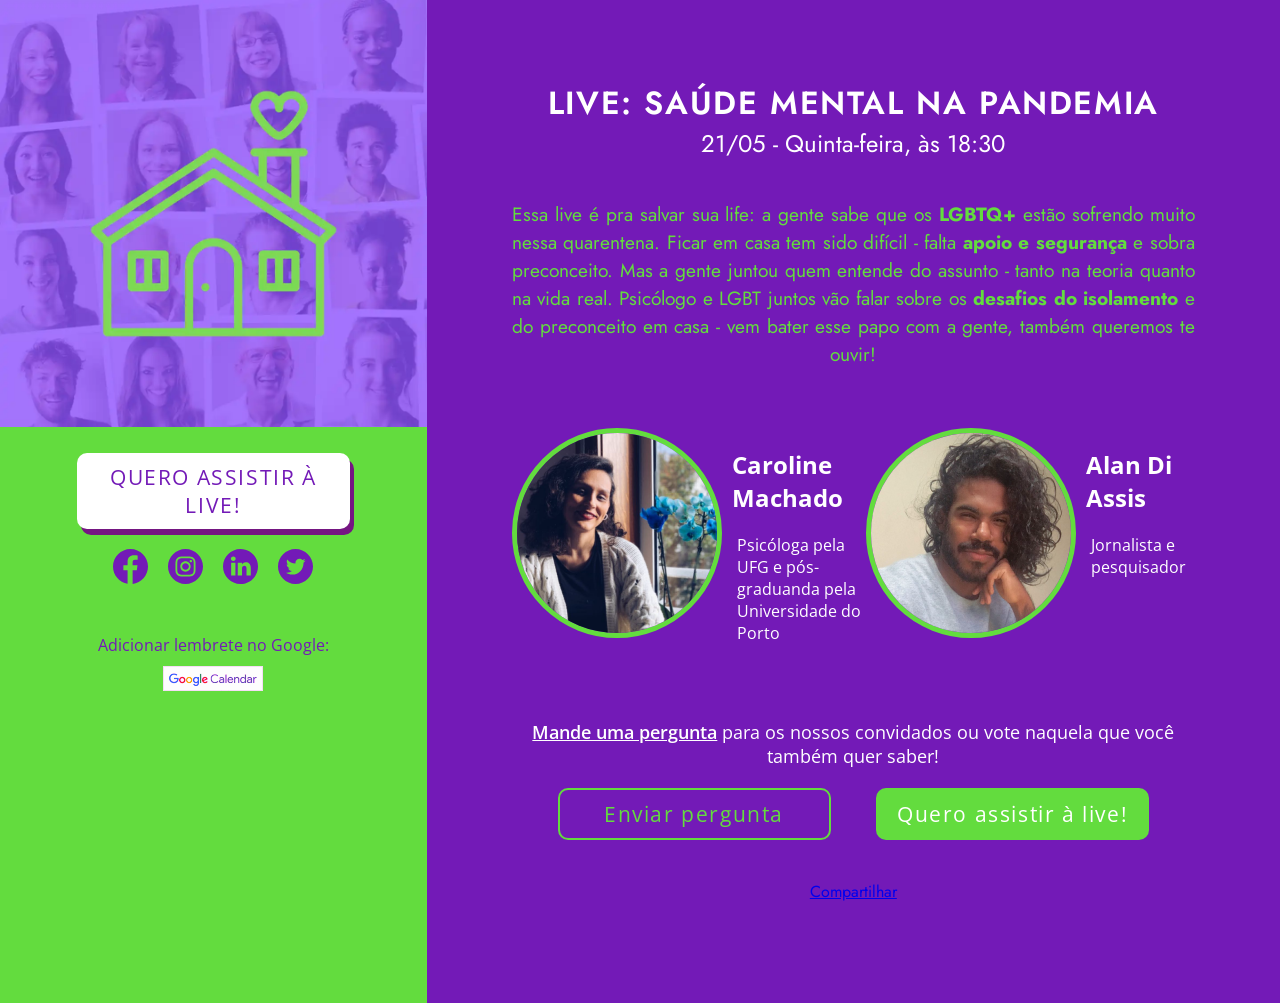
==== index.html @ 0cb55850 "Melhoras do layout e na responsividade" ====
<!DOCTYPE html>
<html lang="pt">
<head>
  <meta charset="UTF-8">
  <meta name="viewport" content="width=device-width, initial-scale=1.0">
  <meta name="description" content="Dicas de psicólogos lidar com o sofrimento mental causado pelo isolamento, principalmente para quem não vive em um lar acolhedor">

  <title>Paz em Casa - saúde mental na quarentena</title>

  <!-- LINKS -->
  <!-- <link rel="stylesheet" href="https://stackpath.bootstrapcdn.com/bootstrap/4.1.3/css/bootstrap.min.css" integrity="sha384-MCw98/SFnGE8fJT3GXwEOngsV7Zt27NXFoaoApmYm81iuXoPkFOJwJ8ERdknLPMO" crossorigin="anonymous"> -->
  <link href="https://fonts.googleapis.com/css2?family=Open+Sans&family=Roboto:wght@400;700&display=swap" rel="stylesheet">
  <link href="https://fonts.googleapis.com/css2?family=Alfa+Slab+One&family=Jost&display=swap" rel="stylesheet">
  <link rel="stylesheet" href="./css/countdown.css">
  <link rel="stylesheet" href="./css/index.css">
  
   <!-- Facebook -->
    <meta property="og:url"           content="https://pazemcasa.online" />
    <meta property="og:type"          content="website" />
    <meta property="og:title"         content="Live Gratuita: Paz em Casa - saúde mental na quarentena" />
    <meta property="og:description"   content="Psicólogo e LGBT juntos vão falar sobre os desafios do isolamento e do preconceito em casa - vem bater esse papo com a gente, também queremos te ouvir!" />
    <meta property="og:image"         content="https://pazemcasa.online/img/arte_1.webp" />

</head>
<body>
  <!-- Load Facebook SDK for JavaScript -->
  <div id="fb-root"></div>
  <script async defer crossorigin="anonymous" src="https://connect.facebook.net/pt_BR/sdk.js#xfbml=1&version=v7.0&appId=1039006279791335&autoLogAppEvents=1"></script>
    
    <section id="intro">

      <div class="left">
        <div class="logo">
          <img src="./img/logo_pazemcasa.webp" alt="logo Paz em Casa">
        </div>
      

        <div class="container">

          <button id="btnLiveEsquerdo"><a href="http://eepurl.com/g4dxCP" target="_blank" rel="noopener">Quero assistir à live!</a></button>
            


            <div class="social-media"> 
              <a href="https://www.facebook.com/Paz-em-Casa-103464688048669/" target="_blank" rel="noopener"><img src="./img/facebook.svg" alt=""></a>
              <a href="https://www.instagram.com/pazemcasa/" target="_blank" rel="noopener"><img src="./img/instagram.svg" alt=""></a>
              <a href="https://www.linkedin.com/company/paz-em-casa/" target="_blank" rel="noopener"><img src="./img/linkedin.svg" alt=""></a>
              <a href="https://twitter.com/pazemcasa1" target="_blank" rel="noopener"><img src="./img/twitter.svg" alt=""></a>
            </div>

            <!-- Countdown -->
            <div class="div-countdown">
              
              <ul id="countdown" class="countdown">
                <li><span id="days"    class="countdown_time">00</span><span class="countdown_label">dias</span></li>
                <li><span id="hours"   class="countdown_time">00</span><span class="countdown_label">horas</span></li>
                <li><span id="minutes" class="countdown_time">00</span><span class="countdown_label">minutos</span></li>
                <li><span id="seconds" class="countdown_time">00</span><span class="countdown_label">segundos</span></li>
              </ul>
              
              <div id="countdown-ended">
                <p>Evento acontecendo agora!</p>
                <a href="#">Clique aqui para acessar!</a>
              </div>
            </div>

            <div id="agenda">
              <p>Adicionar lembrete no Google:</p>
              <a target="_blank" href="https://calendar.google.com/event?action=TEMPLATE&amp;tmeid=MnNtZThyODdrdWVncXBjdTIzYW9rNGZ1MTQgZG91Z2xhczIxOEBt&amp;tmsrc=douglas218%40gmail.com"><img border="0" src="./img/calendar.png"></a>
            </div>

        </div> <!-- fim do container -->
      </div>  <!-- fim do lado esquerdo -->


      <!-- Coluna com conteúdo - lado direito -->
      <div class="right">
        
        <div class="container">

          <div id="banner-data">
            <h1>LIVE: SAÚDE MENTAL NA PANDEMIA</h1>
            <h2>21/05 - Quinta-feira, às 18:30</h2>
          </div>

          <h3>Essa live é pra salvar sua life: a gente sabe que os <strong>LGBTQ+</strong> estão sofrendo muito nessa quarentena. Ficar em casa tem sido difícil - falta <strong>apoio e segurança</strong> e sobra preconceito. Mas a gente juntou quem entende do assunto - tanto na teoria quanto na vida real. Psicólogo e LGBT juntos vão falar sobre os <strong>desafios do isolamento</strong> e do preconceito em casa - vem bater esse papo com a gente, também queremos te ouvir!
          </h3>

          <div class="convidados">

            <div class="convidado">
              <figure>
                <img src="img/convidada_caroline.webp" alt="">
                <figcaption>
                  <h2>Caroline Machado</h2>
                  <p class="">Psicóloga pela UFG e pós-graduanda pela Universidade do Porto</p>
                </figcaption>
              </figure>
            </div>

            <div class="convidado">
              <figure>
                <img src="img/convidado_alan.webp" alt="">
                <figcaption>
                  <h2>Alan Di Assis</h2>
                  <p>Jornalista e pesquisador</p>
                </figcaption>
              </figure>
            </div>

          </div>

          <div class="perguntas">
            <a href="https://oneask.app/e/pazemcasa" target="_blank" rel="noopener">Mande uma pergunta</a> para os nossos convidados ou vote naquela que você também quer saber!
          </div>
          
          <div id="botoesDireito">
            <button id="btnPergunta"><a href="https://oneask.app/e/pazemcasa" target="_blank" rel="noopener">Enviar pergunta</a></button>
            <button id="btnLiveDireito"><a href="http://eepurl.com/g4dxCP" target="_blank" rel="noopener">Quero assistir à live!</a></button>
          </div>

          <div id="share-area">
            <!-- Facebook -->
            <div class="fb-share-button" data-href="http://pazemcasa.online/" data-layout="button" data-size="large"><a target="_blank" href="https://www.facebook.com/sharer/sharer.php?u=http%3A%2F%2Fpazemcasa.online%2F&amp;src=sdkpreparse" class="fb-xfbml-parse-ignore">Compartilhar</a></div>
          </div>
        </div>
      </div>
    </section>



    <!-- Exit popup -->
    <div class="" id="popup">

      <div class="popup_box"> 
        <div id="close-popup">
          <img src="./img/exit-x.svg" alt="botão para sair da tela">
        </div>

        <!-- <h1>Já vai embora?</h1>
        <h1> Não esqueça de se inscrever para assistir à live!</h1> -->
          
        <div id="popup-arte"></div>
        
        <div id="exit-btn-group">
          <button><a href="http://eepurl.com/g4dxCP" target="_blank" rel="noopener">Quero receber o link por email</a></button>
        </div>    
      </div>

    </div>
   

  <!-- SCRIPT JS -->
  <script src="./js/index.js"></script>

  <!-- Countdown - deixar no final do body -->
  <script src="./js/countdown.js"></script>


</body>
</html>
---- css/countdown.css ----
#countdown {
    list-style: none;
    padding: 0;
    display: flex;
    justify-content: space-between; 
    text-align: center;
    width: 80%;
    margin: 60px auto;
}
    
#countdown li { 
    display: inline-block; 
    /* padding: 0 32px; */
    padding: 0 2px;
}

.countdown_label {
    font-family: 'Jost', sans-serif;
    font-size: 20px;
    font-weight: bold;
    font-stretch: normal;
    font-style: normal;
    line-height: normal;
    letter-spacing: normal;
    color: #fff;
    display: block;
}
  
.countdown_time {
    width: 119px;
    font-family: Lato;
    font-size: 2.0rem;
    font-weight: 900;
    font-stretch: normal;
    font-style: normal;
    line-height: normal;
    letter-spacing: normal;
    color: #fff;
}

#countdown-ended {
    display: none;
    border: 2px solid rgb(115, 26, 183);
    border-radius: 10px;
    text-align: center;
    margin-top: 50px;
    color: white;
    font-size: 1.5rem;
    font-family: 'Open Sans', sans-serif;
    padding-bottom: 30px;
}

#countdown-ended a {
    text-decoration: underline;
    color: rgb(115, 26, 183);
    font-weight: 600;
}
---- css/index.css ----
body {
    margin: 0;
    padding: 0;
    font-family: 'Jost', sans-serif;
    background-color: rgb(115, 26, 183);
}

section {
    min-height: 100vh;
    display: flex;
}

header {
    position: fixed;
    top: 0;
    width: 100%;
    background-color: rgb(115, 26, 183);
}


/* Colunas  */

.right {
    width: 80%;
}

.container {
    width: 80%;
    margin: 0 auto;
    padding-bottom: 60px;
    text-align: center;
}

.right .container {
    padding-top: 60px;
}

h3 {
    color: rgb(99, 220, 62);
    font-weight: 400;
    text-align: justify;
    text-align-last: center;
    font-size: 1.2rem;
}
 
/* Coluna esquerda - informações  */

.left {
    background-color: rgb(99, 220, 62);
    width: 40%;
    display: flex;
    flex-direction: column;
    /* justify-content: space-evenly; */
}

.logo img {
    width: 100%;
    top: 0;
}

.social-media {
    display: flex;
    justify-content: center;
    margin-top: 20px;
}

.social-media img {
    vertical-align: middle;
    width: 35px;
    margin-right: 10px;
}

.social-media a {
    text-decoration: none;
    margin-left: 10px;
    font-size: 1.2rem;
}

button {
    margin-top: 20px;
    border-radius: 10px;
    padding: 10px;
    border: 0px;    
}

button a {
    text-decoration: none;
    font-family: 'Open Sans', sans-serif;
    font-size: 1.3rem;
    letter-spacing: 0.1rem;
}

#btnLiveEsquerdo {
    background-color: white;
    box-shadow: 4px 6px 0 0 #751682;
    text-transform: uppercase;
    width: 80%;
}

#btnLiveDireito {
    background-color: rgb(99, 220, 62);
    width: 40%;
}

#botoesDireito {
    display: flex;
    justify-content: space-evenly;
}

#btnLiveEsquerdo a {
    color: rgb(115, 26, 183);
}

#btnLiveDireito a {
    color: white
}

#btnPergunta {
    border: 2px solid rgb(99, 220, 62);
    background-color: rgb(115, 26, 183);
    width: 40%;
}

#btnPergunta a {
    color: rgb(99, 220, 62);
}

/* Coluna direita - informações  */
#banner-data {
    background-color: rgb(115, 26, 183);
    padding: 20px;
    color: black;
    text-align: center;
}

#intro h1 {
    color: white;
    text-transform: uppercase;
    font-size: 2rem;
    font-weight: 600;
    letter-spacing: 0.1rem;
    margin: 0;
}

#banner-data h2 {
    margin: 0;
    color: white;
    font-weight: 400;
}

ul {
    padding-inline-start: 17px;
}

.themes li {
    color: rgb(99, 220, 62);
    font-size: 1.3rem;
}

 

.convidados {
    margin-top: 60px;
    display: flex;
    text-align: center;
    justify-content: space-evenly;
    color: white;
    font-family: 'Open Sans', sans-serif;
}

.convidados img {
    width: 200px;
    height: 200px;
    border-radius: 50%;
    border: 5px solid rgb(99, 220, 62);
    margin-right: 10px;
}

.convidados figure {
    display: flex;
    margin: 0;
}

.convidados figcaption {
    text-align: center;
}

.convidados h2 {
    text-align: left;
}

.convidados p {
    text-align: left;
    margin-left: 5px;
    max-width: 180px;
}

.convidados .two-col {
    display: flex;
}

.perguntas {
    text-align: center;
    margin-top: 60px;
    color: white;
    font-size: 1.1rem;
    font-family: 'Open Sans', sans-serif;
}

.perguntas a {
    text-decoration: underline;
    color: white;
    font-weight: 600;
}


#agenda {
   /* border: 2px solid rgb(115, 26, 183); */
    border-radius: 30px;
    text-align: center;
    margin: 10px;
    margin-top: 50px;
    padding-bottom: 10px;
    color: white;
    font-size: 1.0rem;
    font-family: 'Open Sans', sans-serif;
    
}

#agenda  p {
    color: rgb(115, 26, 183);
    font-weight: 400;
    font-size: 1.0rem;
    margin: 10px;
}

#agenda  a {
    text-decoration: underline;
    color: rgb(115, 26, 183);
    font-weight: 400;
    margin: 10px;
}

/* Exit popup  */
#popup {
    display: none;
    background: rgba(0, 0, 0, .75);
    position: fixed;
    top: 0;
    left: 0;
    bottom: 0;
    right: 0;
    z-index: 10;
    justify-content: center;
    /* align-items:center; */
}

.popup_box {
    background: rgb(255, 255, 255);
    max-width: 800px;
    height: fit-content;    
    min-height: 300px;
    margin: 50px;
    /* padding: 30px; */
    border-radius: 20px;
    position: relative;
}

#popup h1 {
    color: rgb(115, 26, 183);
    font-size: 2rem;
}

#popup button {
    background-color: rgb(99, 220, 62);
    text-transform: uppercase;
    box-shadow: 4px 6px 0 0 #751682;
    text-transform: uppercase;
    width: 80%;
    font-weight: 600;
}

#close-popup img {
    width: 50px;
    position: absolute;
    right: -15px;
    top: -15px;
    cursor: pointer;
}

#exit-btn-group {
    text-align: center;
    padding: 0 0 40px 0;
}

#share-area {
    text-align: center;
    margin-top: 40px;
    margin-bottom: 40px;
}

#popup-arte {
    background: url('../img/arte_6_4.webp') no-repeat;
    background-size: contain;
    display: block;
    width: 600px;
    height: 560px;
}

/* dispositivos menores */
@media (max-width:988px) {
    .convidados {
        display: block;
    }

    .convidado {
        margin-bottom: 20px;
    }

    .botoesDireito {
        display: flex;
        flex-direction: column;
        width: 100%;
        align-items: center;
    }

    #btnPergunta, #btnLiveDireito {
        width: 45%;
    }

    #countdown {
        display: block;
    }
}

@media (max-width:768px) {

    #intro {
        flex-direction: column;
    }

    #intro .right,.left {
        width: 100%;
    }

    .convidados {
        display: block;
    }

    .convidados figure {
        display: flex;
        flex-direction: row;
    }

    .convidados img {
        align-self: center;
    }

    .container {
        padding-bottom: 0px;
    }
    
    .right {
        padding-bottom: 80px;
    }
}
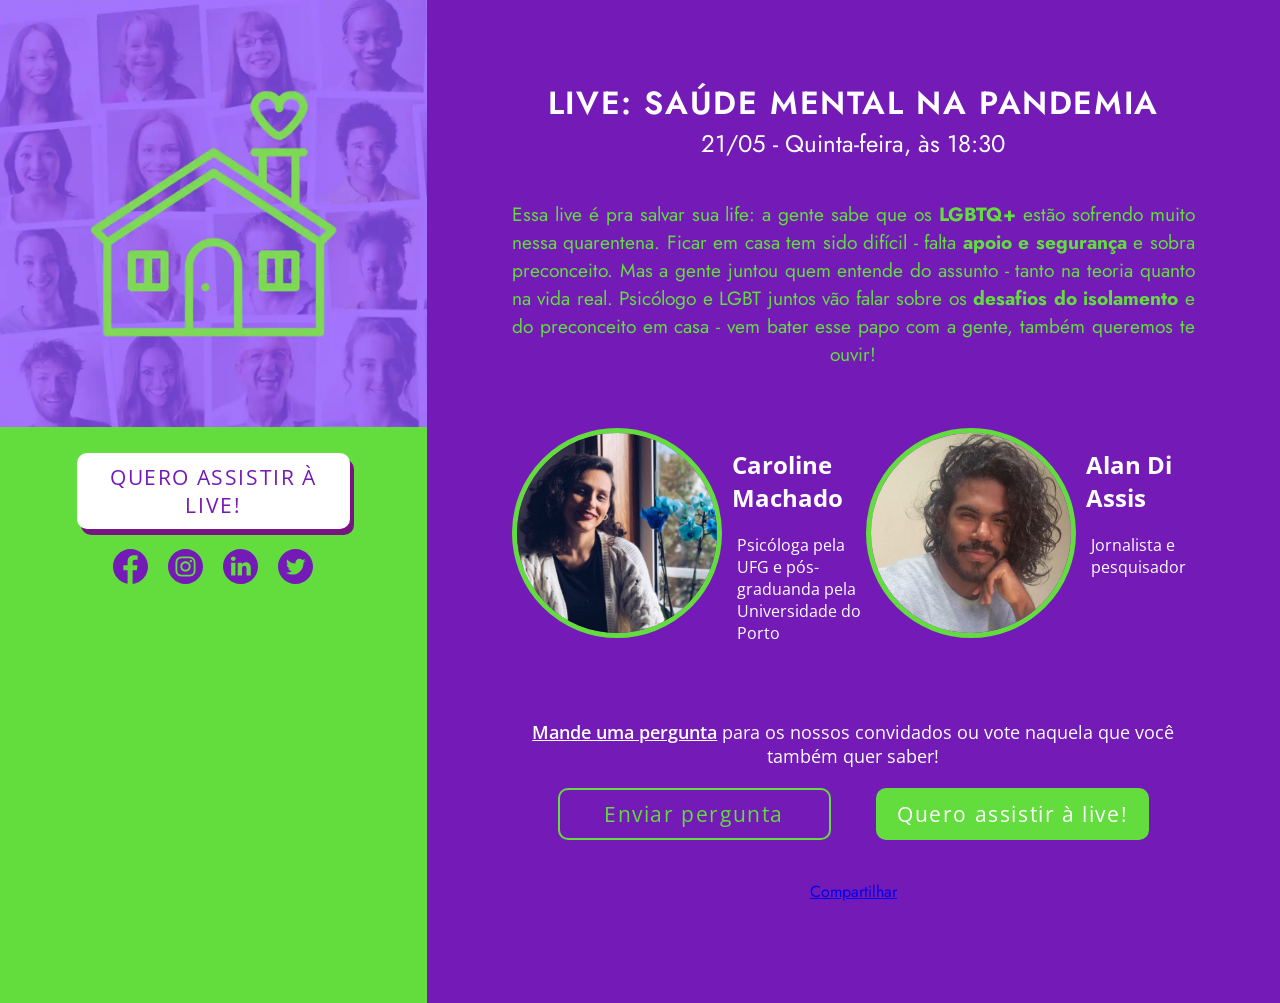
==== commit 1670b9e9: "Remoção do google agenda" ====
--- a/index.html
+++ b/index.html
@@ -64,10 +64,10 @@
               </div>
             </div>
 
-            <div id="agenda">
+            <!-- <div id="agenda">
               <p>Adicionar lembrete no Google:</p>
               <a target="_blank" href="https://calendar.google.com/event?action=TEMPLATE&amp;tmeid=MnNtZThyODdrdWVncXBjdTIzYW9rNGZ1MTQgZG91Z2xhczIxOEBt&amp;tmsrc=douglas218%40gmail.com"><img border="0" src="./img/calendar.png"></a>
-            </div>
+            </div> -->
 
         </div> <!-- fim do container -->
       </div>  <!-- fim do lado esquerdo -->
--- a/css/index.css
+++ b/css/index.css
@@ -280,6 +280,10 @@
     font-weight: 600;
 }
 
+#popup button a {
+    color: #751682;
+}
+
 #close-popup img {
     width: 50px;
     position: absolute;
@@ -331,16 +335,25 @@
     #countdown {
         display: block;
     }
+
 }
 
 @media (max-width:768px) {
 
     #intro {
-        flex-direction: column;
+        flex-direction: column-reverse;
     }
 
     #intro .right,.left {
         width: 100%;
+    }
+
+    #intro h1 {
+        font-size: 1.6rem;
+    }
+
+    #banner-data {
+        padding: 10px 10px 20px 10px;
     }
 
     .convidados {
@@ -354,13 +367,28 @@
 
     .convidados img {
         align-self: center;
+        width: 150px;
+        height: 150px;
     }
 
     .container {
         padding-bottom: 0px;
-    }
-    
-    .right {
-        padding-bottom: 80px;
+        width: 90%;
+    }
+
+    #btnLiveEsquerdo {
+        width: 100%;
+    }
+
+    #countdown {
+        width: 100%;
+    }
+
+    #botoesDireito {
+        flex-direction: column-reverse;
+    }
+
+    #btnPergunta, #btnLiveDireito {
+        width: 100%;
     }
 }
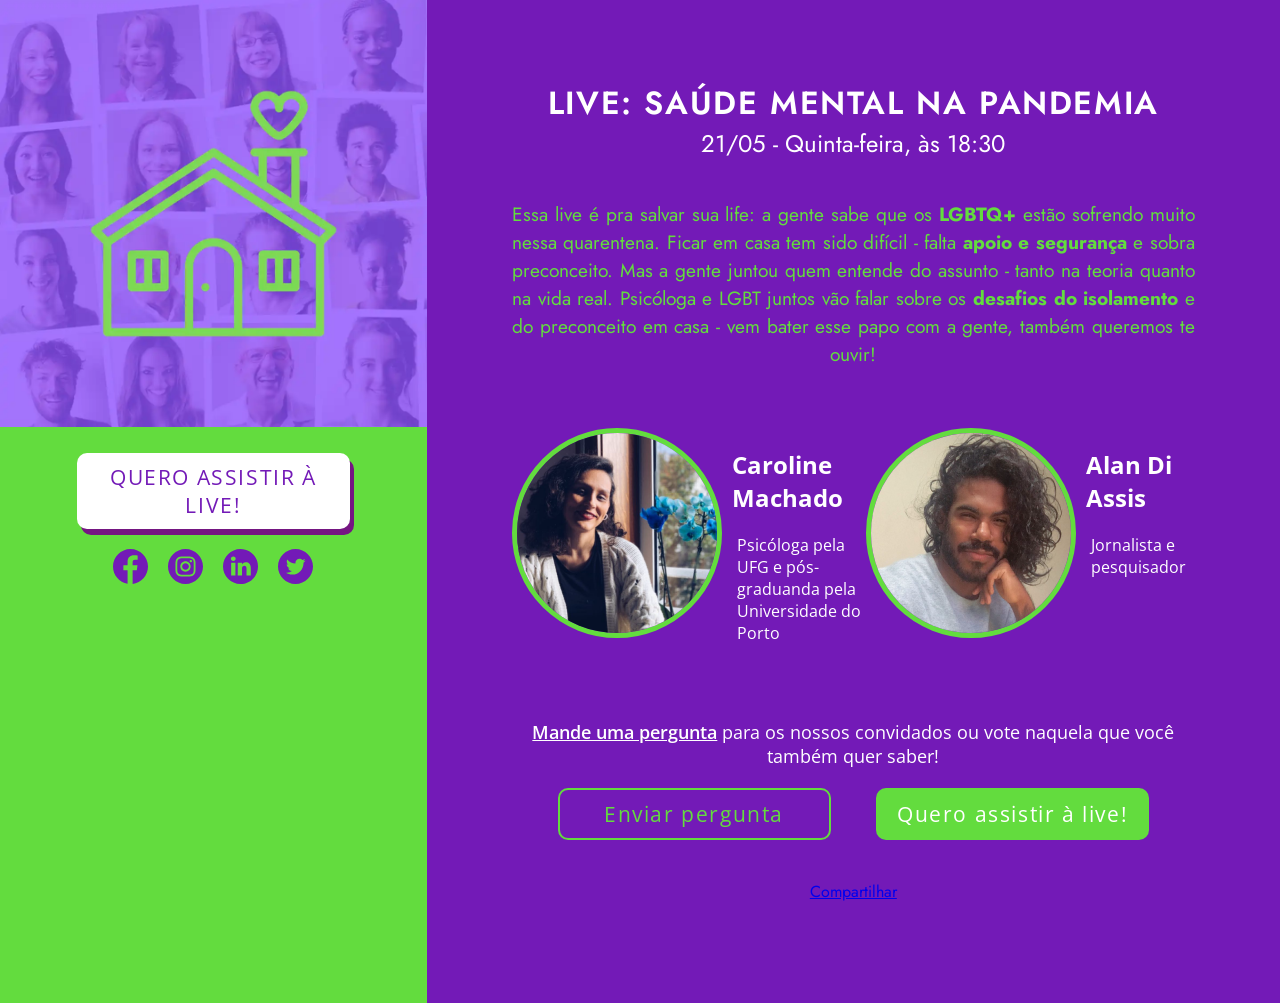
==== commit c739be63: "Ajustes no texto." ====
--- a/index.html
+++ b/index.html
@@ -18,7 +18,7 @@
     <meta property="og:url"           content="https://pazemcasa.online" />
     <meta property="og:type"          content="website" />
     <meta property="og:title"         content="Live Gratuita: Paz em Casa - saúde mental na quarentena" />
-    <meta property="og:description"   content="Psicólogo e LGBT juntos vão falar sobre os desafios do isolamento e do preconceito em casa - vem bater esse papo com a gente, também queremos te ouvir!" />
+    <meta property="og:description"   content="Psicóloga e LGBT juntos vão falar sobre os desafios do isolamento e do preconceito em casa - vem bater esse papo com a gente, também queremos te ouvir!" />
     <meta property="og:image"         content="https://pazemcasa.online/img/arte_1.webp" />
 
 </head>
@@ -64,10 +64,12 @@
               </div>
             </div>
 
-            <!-- <div id="agenda">
+            <!-- 
+            <div id="agenda">
               <p>Adicionar lembrete no Google:</p>
               <a target="_blank" href="https://calendar.google.com/event?action=TEMPLATE&amp;tmeid=MnNtZThyODdrdWVncXBjdTIzYW9rNGZ1MTQgZG91Z2xhczIxOEBt&amp;tmsrc=douglas218%40gmail.com"><img border="0" src="./img/calendar.png"></a>
-            </div> -->
+            </div> 
+            -->
 
         </div> <!-- fim do container -->
       </div>  <!-- fim do lado esquerdo -->
@@ -83,7 +85,7 @@
             <h2>21/05 - Quinta-feira, às 18:30</h2>
           </div>
 
-          <h3>Essa live é pra salvar sua life: a gente sabe que os <strong>LGBTQ+</strong> estão sofrendo muito nessa quarentena. Ficar em casa tem sido difícil - falta <strong>apoio e segurança</strong> e sobra preconceito. Mas a gente juntou quem entende do assunto - tanto na teoria quanto na vida real. Psicólogo e LGBT juntos vão falar sobre os <strong>desafios do isolamento</strong> e do preconceito em casa - vem bater esse papo com a gente, também queremos te ouvir!
+          <h3>Essa live é pra salvar sua life: a gente sabe que os <strong>LGBTQ+</strong> estão sofrendo muito nessa quarentena. Ficar em casa tem sido difícil - falta <strong>apoio e segurança</strong> e sobra preconceito. Mas a gente juntou quem entende do assunto - tanto na teoria quanto na vida real. Psicóloga e LGBT juntos vão falar sobre os <strong>desafios do isolamento</strong> e do preconceito em casa - vem bater esse papo com a gente, também queremos te ouvir!
           </h3>
 
           <div class="convidados">
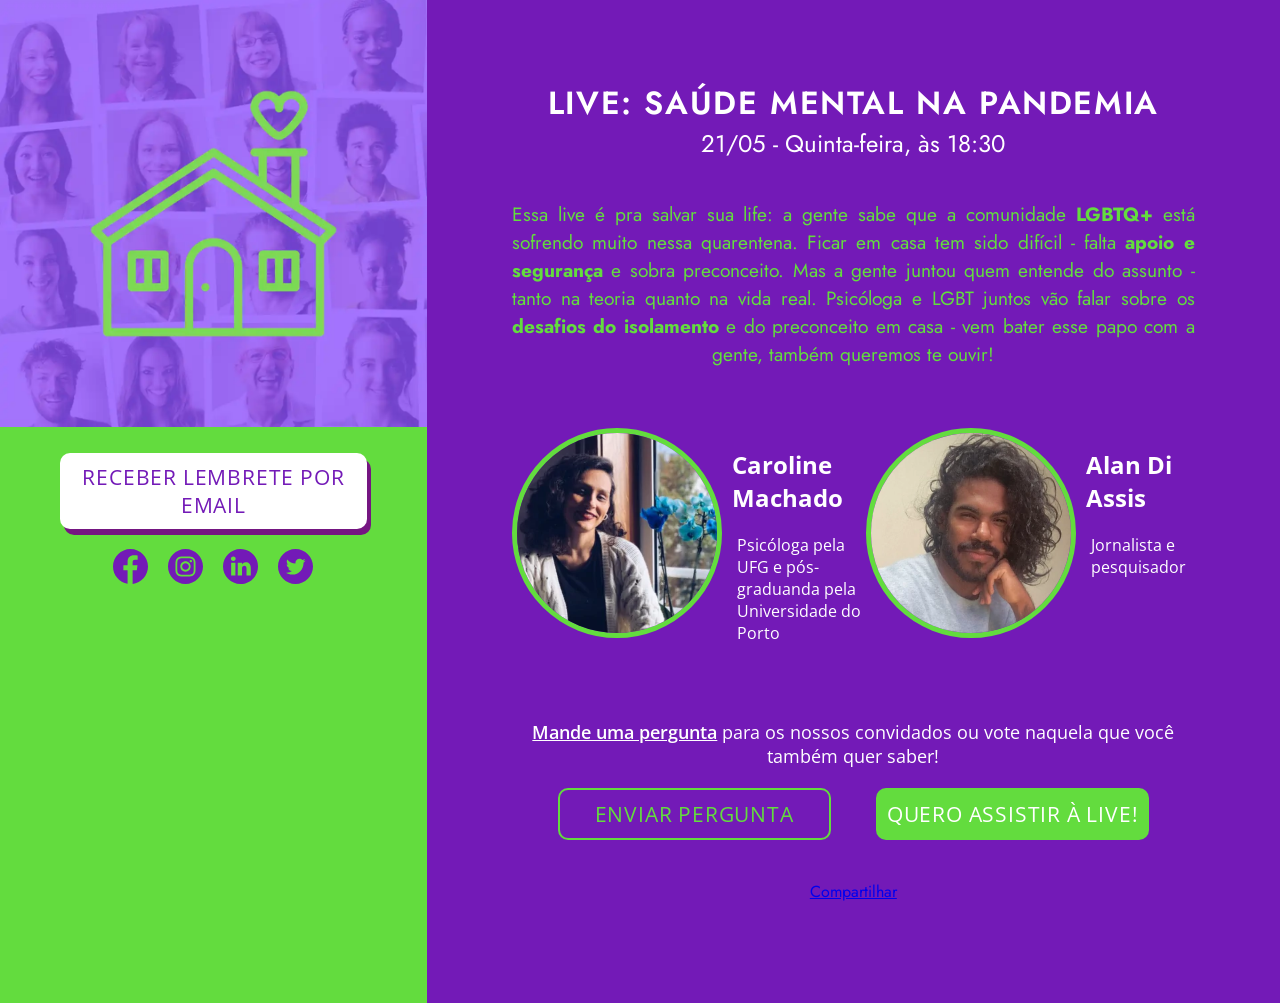
==== commit 9343237f: "Ajustes" ====
--- a/index.html
+++ b/index.html
@@ -37,7 +37,7 @@
 
         <div class="container">
 
-          <button id="btnLiveEsquerdo"><a href="http://eepurl.com/g4dxCP" target="_blank" rel="noopener">Quero assistir à live!</a></button>
+          <button id="btnLiveEsquerdo"><a href="http://eepurl.com/g4dxCP" target="_blank" rel="noopener">Receber lembrete por email</a></button>
             
 
 
@@ -85,14 +85,14 @@
             <h2>21/05 - Quinta-feira, às 18:30</h2>
           </div>
 
-          <h3>Essa live é pra salvar sua life: a gente sabe que os <strong>LGBTQ+</strong> estão sofrendo muito nessa quarentena. Ficar em casa tem sido difícil - falta <strong>apoio e segurança</strong> e sobra preconceito. Mas a gente juntou quem entende do assunto - tanto na teoria quanto na vida real. Psicóloga e LGBT juntos vão falar sobre os <strong>desafios do isolamento</strong> e do preconceito em casa - vem bater esse papo com a gente, também queremos te ouvir!
+          <h3>Essa live é pra salvar sua life: a gente sabe que a comunidade <strong>LGBTQ+</strong> está sofrendo muito nessa quarentena. Ficar em casa tem sido difícil - falta <strong>apoio e segurança</strong> e sobra preconceito. Mas a gente juntou quem entende do assunto - tanto na teoria quanto na vida real. Psicóloga e LGBT juntos vão falar sobre os <strong>desafios do isolamento</strong> e do preconceito em casa - vem bater esse papo com a gente, também queremos te ouvir!
           </h3>
 
           <div class="convidados">
 
             <div class="convidado">
               <figure>
-                <img src="img/convidada_caroline.webp" alt="">
+                <img src="img/convidada_caroline_p.webp" alt="">
                 <figcaption>
                   <h2>Caroline Machado</h2>
                   <p class="">Psicóloga pela UFG e pós-graduanda pela Universidade do Porto</p>
@@ -102,7 +102,7 @@
 
             <div class="convidado">
               <figure>
-                <img src="img/convidado_alan.webp" alt="">
+                <img src="img/convidado_alan_p.webp" alt="">
                 <figcaption>
                   <h2>Alan Di Assis</h2>
                   <p>Jornalista e pesquisador</p>
@@ -118,7 +118,7 @@
           
           <div id="botoesDireito">
             <button id="btnPergunta"><a href="https://oneask.app/e/pazemcasa" target="_blank" rel="noopener">Enviar pergunta</a></button>
-            <button id="btnLiveDireito"><a href="http://eepurl.com/g4dxCP" target="_blank" rel="noopener">Quero assistir à live!</a></button>
+            <button id="btnLiveDireito"><a href="https://event.webinarjam.com/channel/PazEmCasa" target="_blank" rel="noopener">Quero assistir à live!</a></button>
           </div>
 
           <div id="share-area">
--- a/css/index.css
+++ b/css/index.css
@@ -87,14 +87,15 @@
     text-decoration: none;
     font-family: 'Open Sans', sans-serif;
     font-size: 1.3rem;
-    letter-spacing: 0.1rem;
+    letter-spacing: 0.05rem;
+    text-transform: uppercase;
 }
 
 #btnLiveEsquerdo {
     background-color: white;
     box-shadow: 4px 6px 0 0 #751682;
     text-transform: uppercase;
-    width: 80%;
+    width: 90%;
 }
 
 #btnLiveDireito {
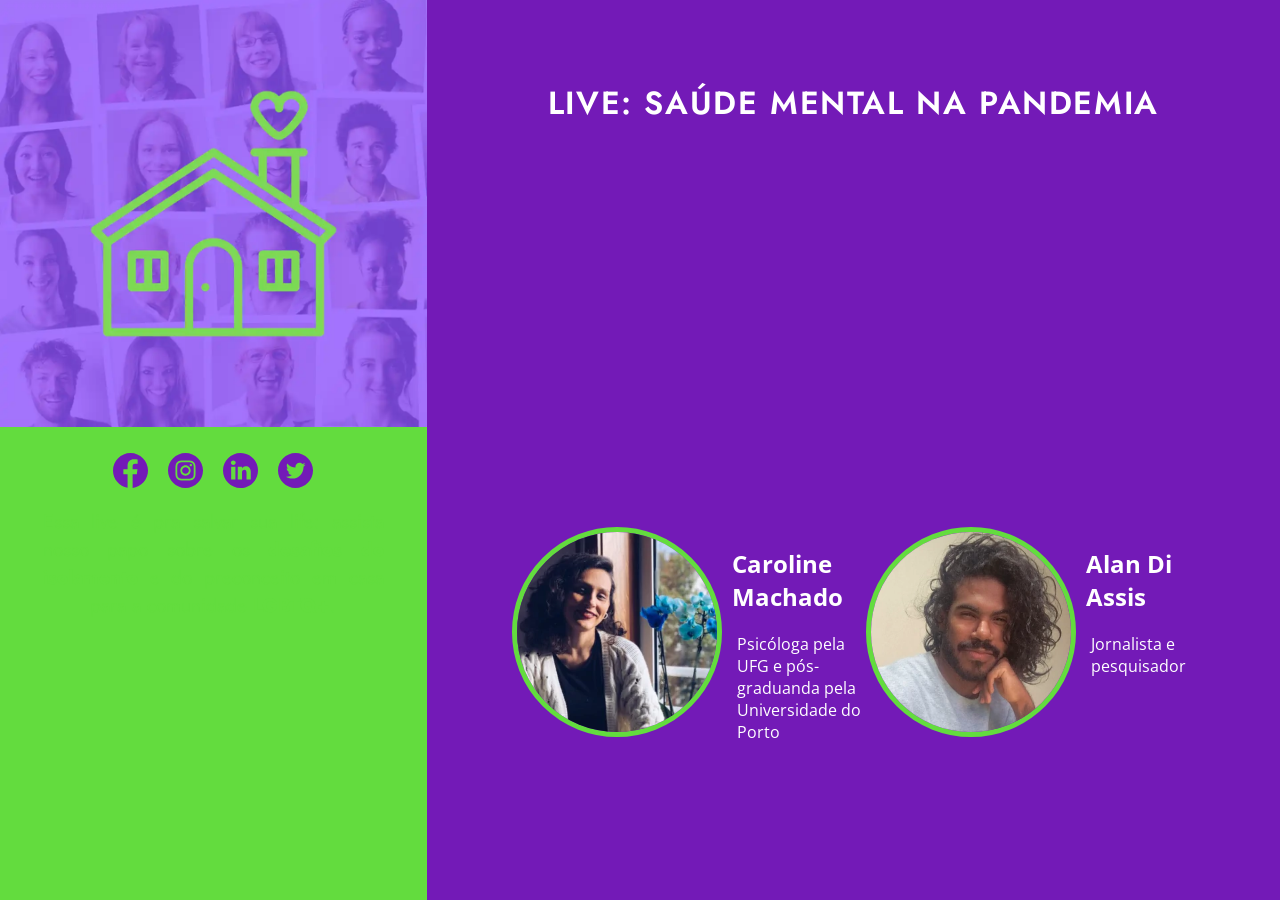
==== commit f9adda83: "icon" ====
--- a/index.html
+++ b/index.html
@@ -9,6 +9,7 @@
 
   <!-- LINKS -->
   <!-- <link rel="stylesheet" href="https://stackpath.bootstrapcdn.com/bootstrap/4.1.3/css/bootstrap.min.css" integrity="sha384-MCw98/SFnGE8fJT3GXwEOngsV7Zt27NXFoaoApmYm81iuXoPkFOJwJ8ERdknLPMO" crossorigin="anonymous"> -->
+  <link rel="shortcut icon" href="./img/favicon.ico" type="image/x-icon">
   <link href="https://fonts.googleapis.com/css2?family=Open+Sans&family=Roboto:wght@400;700&display=swap" rel="stylesheet">
   <link href="https://fonts.googleapis.com/css2?family=Alfa+Slab+One&family=Jost&display=swap" rel="stylesheet">
   <link rel="stylesheet" href="./css/countdown.css">
@@ -37,10 +38,10 @@
 
         <div class="container">
 
-          <button id="btnLiveEsquerdo"><a href="http://eepurl.com/g4dxCP" target="_blank" rel="noopener">Receber lembrete por email</a></button>
+          <!-- <button id="btnLiveEsquerdo"><a href="http://eepurl.com/g4dxCP" target="_blank" rel="noopener">Receber lembrete por email</a></button> -->
+
+          
             
-
-
             <div class="social-media"> 
               <a href="https://www.facebook.com/Paz-em-Casa-103464688048669/" target="_blank" rel="noopener"><img src="./img/facebook.svg" alt=""></a>
               <a href="https://www.instagram.com/pazemcasa/" target="_blank" rel="noopener"><img src="./img/instagram.svg" alt=""></a>
@@ -48,8 +49,12 @@
               <a href="https://twitter.com/pazemcasa1" target="_blank" rel="noopener"><img src="./img/twitter.svg" alt=""></a>
             </div>
 
+                        
+            <h3 class="video-descricao">Essa live é pra salvar sua life: assista nosso papo sobre os <strong>desafios do isolamento</strong> e do preconceito em casa para a comunidade <strong>LGBTQ+</strong>. 
+            </h3>  
+
             <!-- Countdown -->
-            <div class="div-countdown">
+            <!-- <div class="div-countdown">
               
               <ul id="countdown" class="countdown">
                 <li><span id="days"    class="countdown_time">00</span><span class="countdown_label">dias</span></li>
@@ -62,7 +67,7 @@
                 <p>Evento acontecendo agora!</p>
                 <a href="#">Clique aqui para acessar!</a>
               </div>
-            </div>
+            </div> -->
 
             <!-- 
             <div id="agenda">
@@ -82,11 +87,14 @@
 
           <div id="banner-data">
             <h1>LIVE: SAÚDE MENTAL NA PANDEMIA</h1>
-            <h2>21/05 - Quinta-feira, às 18:30</h2>
+            <!-- <h2>21/05 - Quinta-feira, às 18:30</h2> -->
           </div>
 
-          <h3>Essa live é pra salvar sua life: a gente sabe que a comunidade <strong>LGBTQ+</strong> está sofrendo muito nessa quarentena. Ficar em casa tem sido difícil - falta <strong>apoio e segurança</strong> e sobra preconceito. Mas a gente juntou quem entende do assunto - tanto na teoria quanto na vida real. Psicóloga e LGBT juntos vão falar sobre os <strong>desafios do isolamento</strong> e do preconceito em casa - vem bater esse papo com a gente, também queremos te ouvir!
-          </h3>
+          <div class="video">
+
+            <iframe width="560" height="315" src="https://www.youtube.com/embed/9ISo2YcO3Rg" frameborder="0" allow="accelerometer; autoplay; encrypted-media; gyroscope; picture-in-picture" allowfullscreen></iframe>
+            
+          </div>
 
           <div class="convidados">
 
@@ -112,19 +120,19 @@
 
           </div>
 
-          <div class="perguntas">
+          <!-- <div class="perguntas">
             <a href="https://oneask.app/e/pazemcasa" target="_blank" rel="noopener">Mande uma pergunta</a> para os nossos convidados ou vote naquela que você também quer saber!
-          </div>
-          
+          </div> -->
+<!--           
           <div id="botoesDireito">
             <button id="btnPergunta"><a href="https://oneask.app/e/pazemcasa" target="_blank" rel="noopener">Enviar pergunta</a></button>
             <button id="btnLiveDireito"><a href="https://event.webinarjam.com/channel/PazEmCasa" target="_blank" rel="noopener">Quero assistir à live!</a></button>
-          </div>
+          </div> -->
 
-          <div id="share-area">
+          <!-- <div id="share-area"> -->
             <!-- Facebook -->
-            <div class="fb-share-button" data-href="http://pazemcasa.online/" data-layout="button" data-size="large"><a target="_blank" href="https://www.facebook.com/sharer/sharer.php?u=http%3A%2F%2Fpazemcasa.online%2F&amp;src=sdkpreparse" class="fb-xfbml-parse-ignore">Compartilhar</a></div>
-          </div>
+            <!-- <div class="fb-share-button" data-href="http://pazemcasa.online/" data-layout="button" data-size="large"><a target="_blank" href="https://www.facebook.com/sharer/sharer.php?u=http%3A%2F%2Fpazemcasa.online%2F&amp;src=sdkpreparse" class="fb-xfbml-parse-ignore">Compartilhar</a></div>
+          </div> -->
         </div>
       </div>
     </section>
@@ -132,31 +140,31 @@
 
 
     <!-- Exit popup -->
-    <div class="" id="popup">
+    <!-- <div class="" id="popup">
 
       <div class="popup_box"> 
         <div id="close-popup">
           <img src="./img/exit-x.svg" alt="botão para sair da tela">
-        </div>
+        </div> -->
 
         <!-- <h1>Já vai embora?</h1>
         <h1> Não esqueça de se inscrever para assistir à live!</h1> -->
           
-        <div id="popup-arte"></div>
+        <!-- <div id="popup-arte"></div>
         
         <div id="exit-btn-group">
           <button><a href="http://eepurl.com/g4dxCP" target="_blank" rel="noopener">Quero receber o link por email</a></button>
         </div>    
       </div>
 
-    </div>
+    </div> -->
    
 
   <!-- SCRIPT JS -->
-  <script src="./js/index.js"></script>
+  <!-- <script src="./js/index.js"></script> -->
 
   <!-- Countdown - deixar no final do body -->
-  <script src="./js/countdown.js"></script>
+  <!-- <script src="./js/countdown.js"></script> -->
 
 
 </body>
